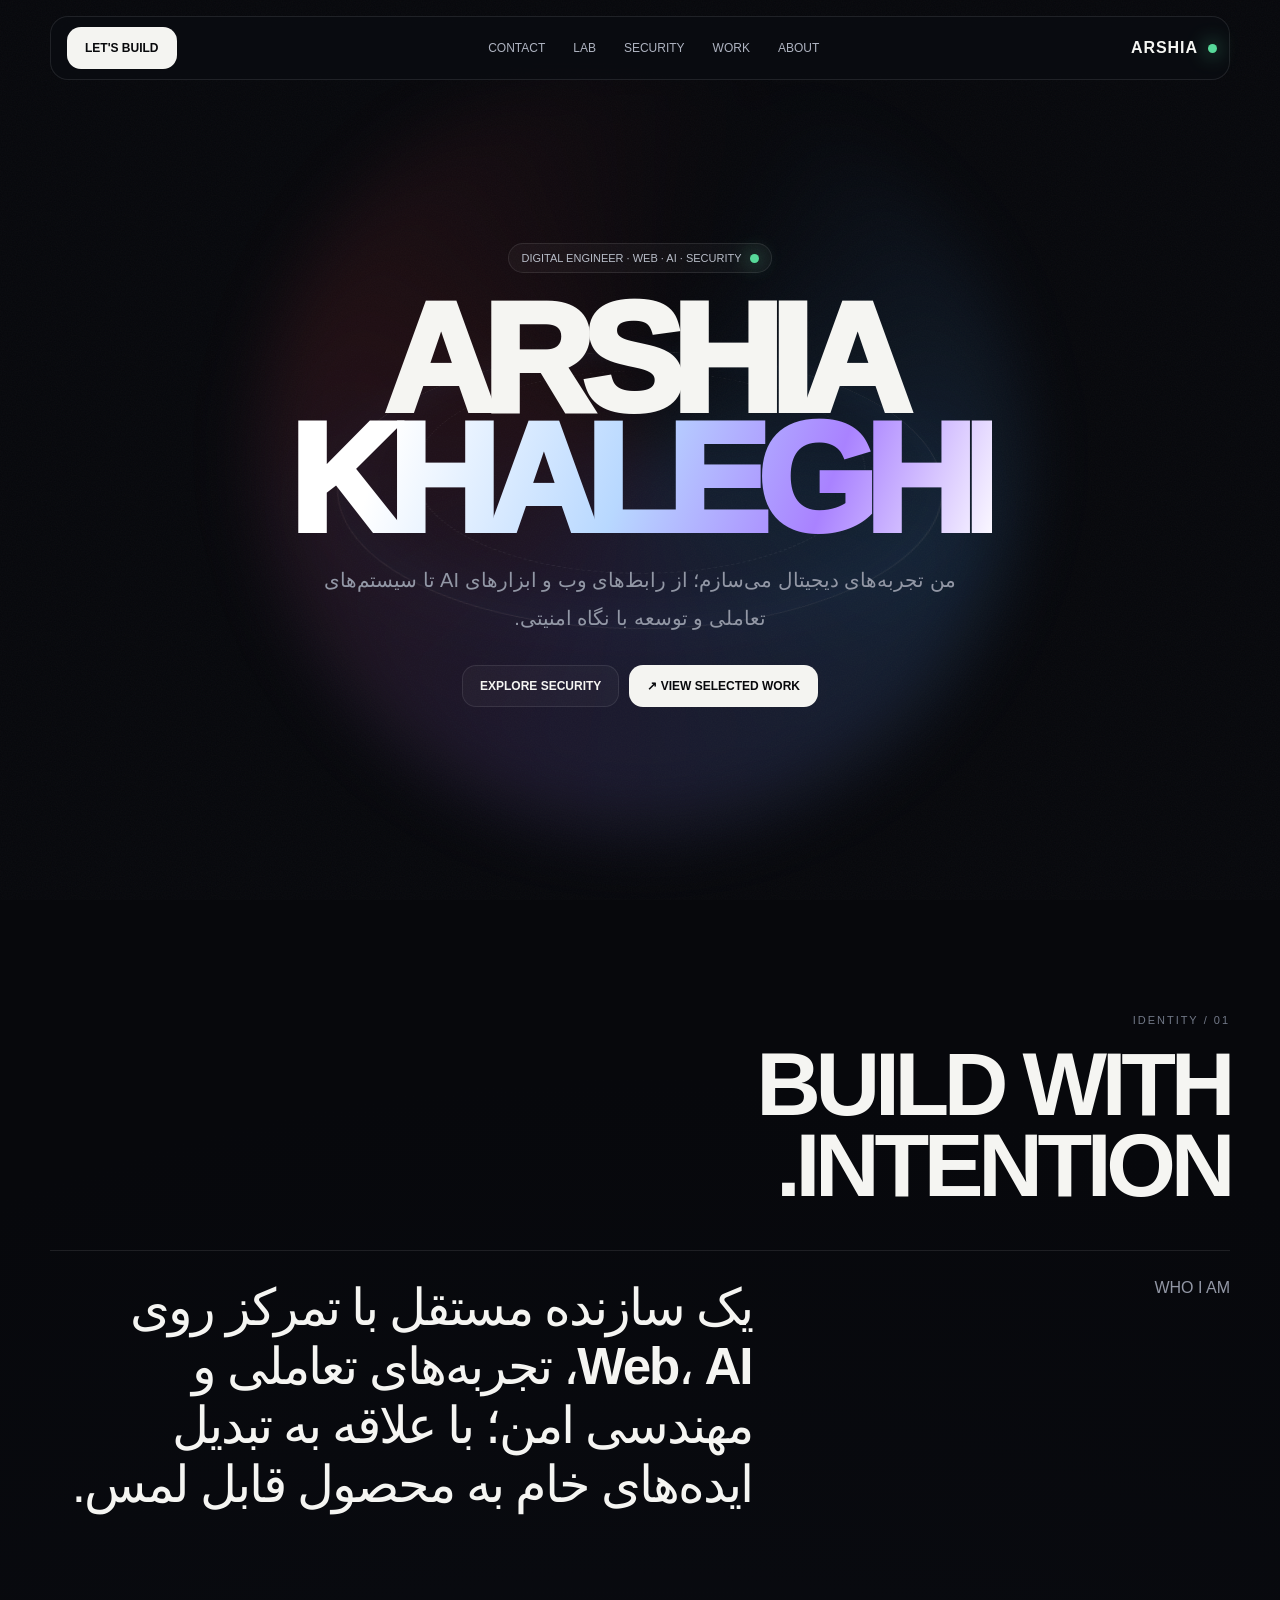
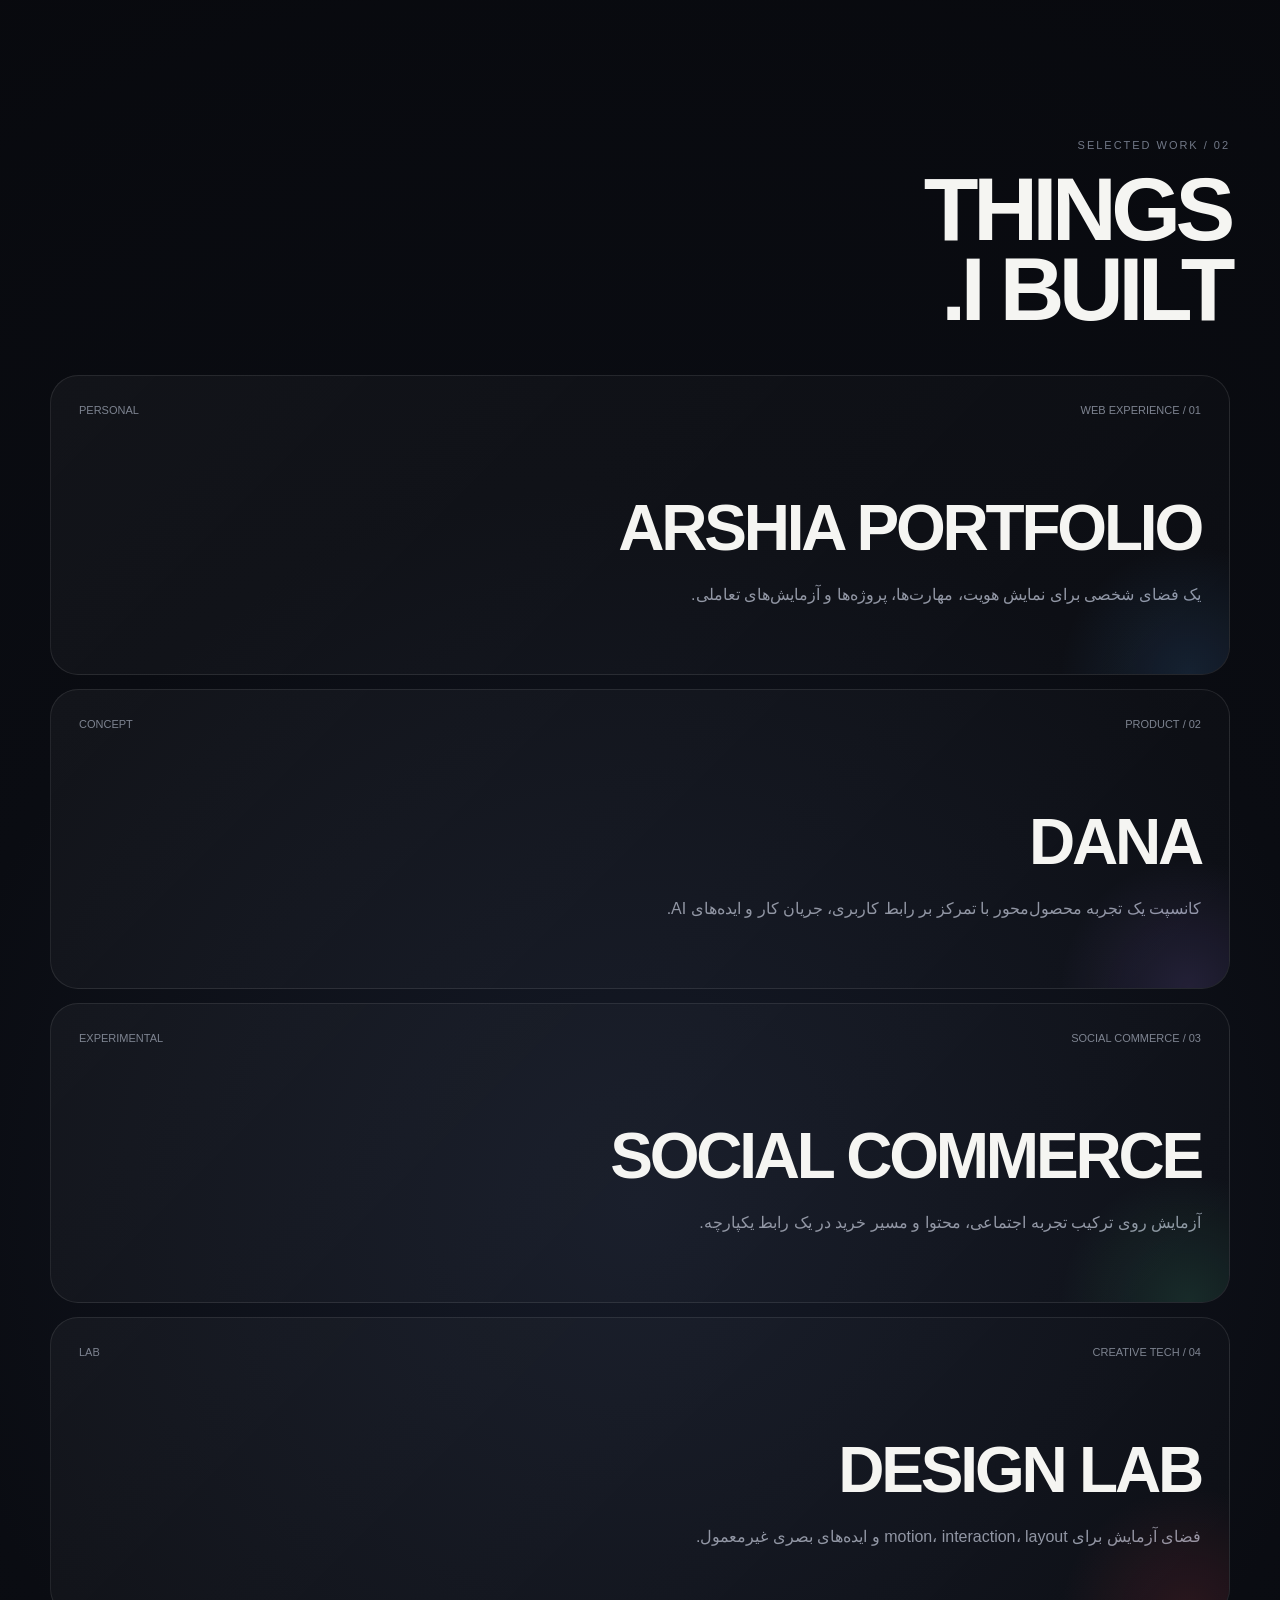
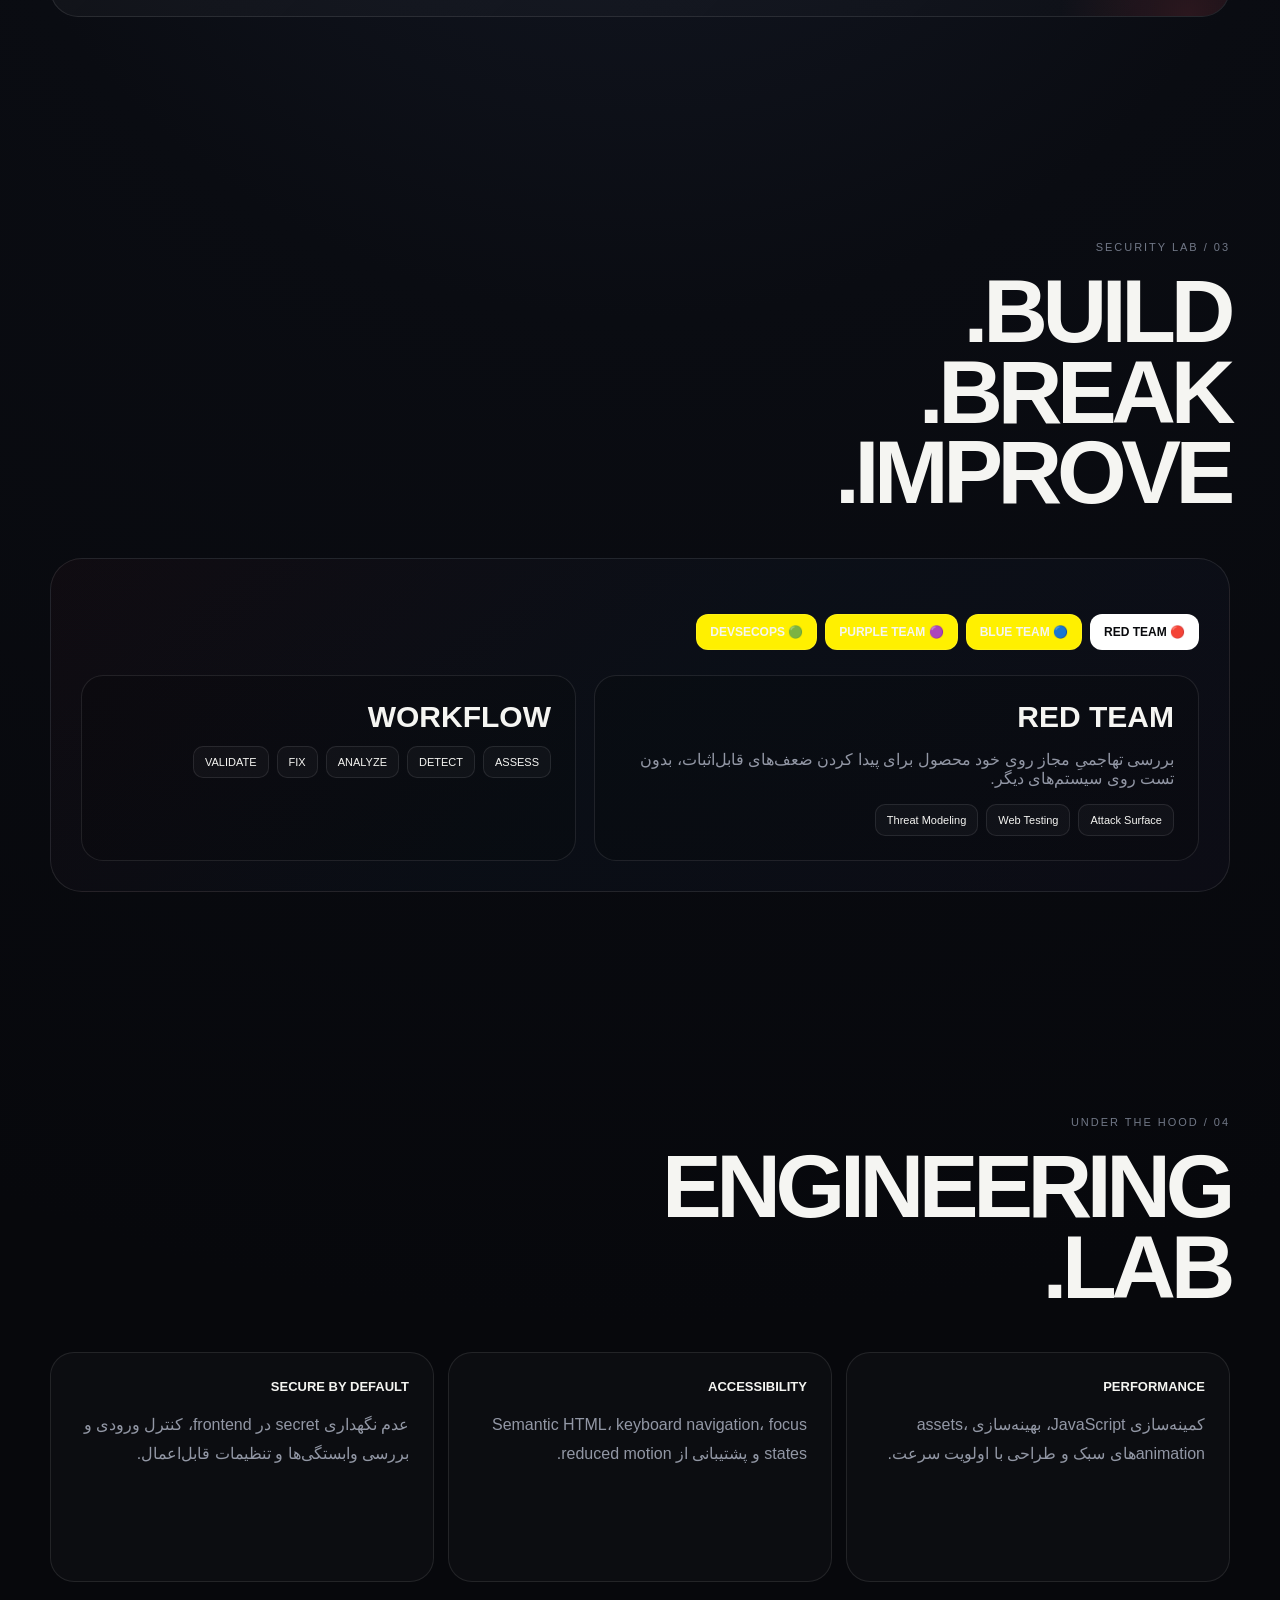
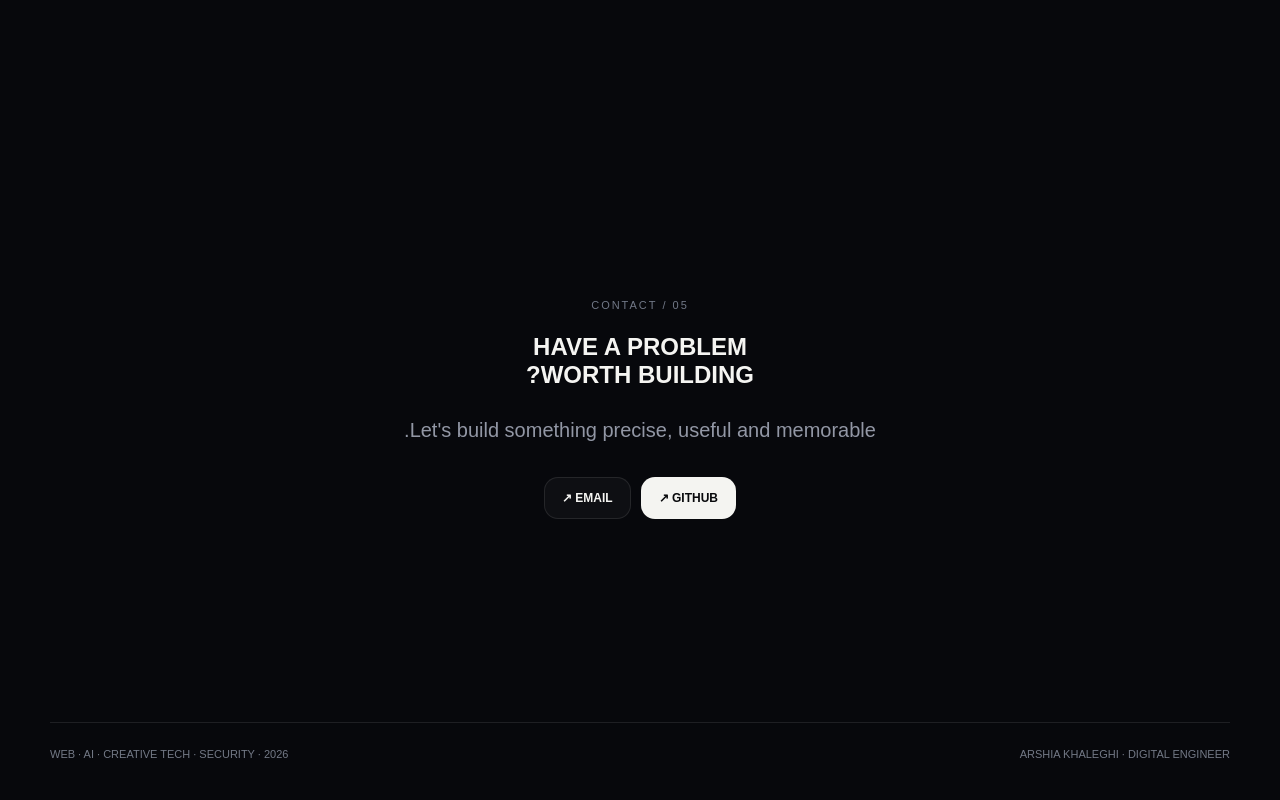
==== index.v2.html @ ef550885 "feat: add interview-grade 3D portfolio V2" ====
<!doctype html>
<html lang="fa" dir="rtl">
<head>
<meta charset="utf-8">
<meta name="viewport" content="width=device-width,initial-scale=1,viewport-fit=cover">
<meta name="description" content="Arshia Khaleghi — Digital Engineer. Web, AI, creative technology and security-minded engineering.">
<meta name="theme-color" content="#07080c">
<meta name="color-scheme" content="dark">
<meta name="referrer" content="strict-origin-when-cross-origin">
<title>ARSHIA — Digital Engineer</title>
<style>
:root{--bg:#07080c;--fg:#f5f5f2;--muted:#9297a5;--line:#ffffff18;--glass:#ffffff09;--red:#ff4d5a;--blue:#55a7ff;--purple:#a982ff;--green:#57d99a;--mx:50%;--my:50%}*{box-sizing:border-box}html{scroll-behavior:smooth}body{margin:0;background:radial-gradient(circle at var(--mx) var(--my),#151a27 0,#0a0c12 25%,var(--bg) 60%);color:var(--fg);font-family:Inter,Segoe UI,Tahoma,Arial,sans-serif;overflow-x:hidden}a{color:inherit;text-decoration:none}button{font:inherit;color:inherit}.noise{position:fixed;inset:0;pointer-events:none;opacity:.035;background-image:url("data:image/svg+xml,%3Csvg xmlns='http://www.w3.org/2000/svg' width='140' height='140' viewBox='0 0 140 140'%3E%3Cfilter id='n'%3E%3CfeTurbulence type='fractalNoise' baseFrequency='.8' numOctaves='3' stitchTiles='stitch'/%3E%3C/filter%3E%3Crect width='100%25' height='100%25' filter='url(%23n)'/%3E%3C/svg%3E")}.nav{position:fixed;z-index:20;top:16px;left:50%;transform:translateX(-50%);width:min(1180px,calc(100% - 28px));display:flex;justify-content:space-between;align-items:center;padding:10px 12px 10px 16px;border:1px solid var(--line);border-radius:18px;background:#0b0d12b8;backdrop-filter:blur(18px)}.brand{display:flex;align-items:center;gap:10px;font-weight:900;letter-spacing:.06em}.dot{width:9px;height:9px;border-radius:50%;background:var(--green);box-shadow:0 0 20px #57d99a}.navlinks{display:flex;gap:4px}.navlinks a{padding:9px 12px;color:#aeb3c0;font-size:12px}.navlinks a:hover{color:#fff;background:#fff0;border-bottom:1px solid #fff}.wrap{width:min(1180px,calc(100% - 40px));margin:auto}.hero{min-height:100vh;display:grid;place-items:center;position:relative;padding:120px 0 70px}.hero:before{content:"";position:absolute;width:min(62vw,760px);aspect-ratio:1;border-radius:50%;background:conic-gradient(from 20deg,#55a7ff00,#55a7ff28,#a982ff22,#ff4d5a1a,#55a7ff00);filter:blur(35px);animation:spin 18s linear infinite}.orb{position:absolute;width:min(54vw,580px);aspect-ratio:1;border:1px solid #ffffff18;border-radius:50%;transform:perspective(900px) rotateX(64deg) rotateZ(18deg);box-shadow:inset 0 0 80px #55a7ff10,0 0 100px #55a7ff0b;animation:float 8s ease-in-out infinite}.orb:after{content:"";position:absolute;inset:12%;border:1px dashed #ffffff12;border-radius:50%}.heroContent{position:relative;text-align:center;max-width:900px}.eyebrow{display:inline-flex;gap:8px;align-items:center;padding:8px 12px;border:1px solid var(--line);border-radius:999px;background:var(--glass);font-size:11px;color:#b8bdc8}.hero h1{font-size:clamp(64px,12vw,170px);line-height:.78;margin:28px 0 20px;letter-spacing:-.08em;font-weight:950}.gradient{background:linear-gradient(110deg,#fff 15%,#b8d8ff 48%,#a982ff 75%,#fff);-webkit-background-clip:text;background-clip:text;color:transparent}.lead{max-width:650px;margin:auto;color:var(--muted);font-size:clamp(15px,2vw,20px);line-height:1.9}.actions{display:flex;justify-content:center;gap:10px;flex-wrap:wrap;margin-top:28px}.btn{display:inline-flex;align-items:center;gap:9px;padding:13px 17px;border:1px solid var(--line);border-radius:14px;background:#ffffff08;font-weight:800;font-size:12px;transition:.25s transform,.25s background}.btn:hover{transform:translateY(-3px);background:#ffffff12}.primary{background:#f4f4f1;color:#08090c}.section{padding:110px 0}.kicker{font-size:11px;letter-spacing:.18em;color:#717887;text-transform:uppercase}.section h2{font-size:clamp(42px,7vw,90px);line-height:.9;letter-spacing:-.06em;margin:16px 0 45px}.manifesto{display:grid;grid-template-columns:1fr 1.6fr;gap:40px;border-top:1px solid var(--line);padding-top:28px}.manifesto p{font-size:clamp(24px,4vw,54px);line-height:1.15;margin:0;letter-spacing:-.04em}.muted{color:var(--muted)}.work{display:grid;gap:14px}.project{position:relative;min-height:300px;padding:28px;border:1px solid var(--line);border-radius:28px;background:linear-gradient(135deg,#ffffff0a,#ffffff03);overflow:hidden;transition:.35s transform,.35s border-color}.project:hover{transform:translateY(-6px);border-color:#ffffff35}.project:after{content:"";position:absolute;width:280px;height:280px;border-radius:50%;right:-100px;bottom:-140px;background:radial-gradient(circle,#55a7ff20,transparent 65%);pointer-events:none}.project:nth-child(2):after{background:radial-gradient(circle,#a982ff22,transparent 65%)}.project:nth-child(3):after{background:radial-gradient(circle,#57d99a20,transparent 65%)}.project:nth-child(4):after{background:radial-gradient(circle,#ff4d5a20,transparent 65%)}.pmeta{display:flex;justify-content:space-between;color:#7e8491;font-size:11px}.project h3{font-size:clamp(34px,5vw,68px);margin:75px 0 12px;letter-spacing:-.05em}.project p{max-width:560px;color:var(--muted);line-height:1.8}.security{border:1px solid var(--line);border-radius:32px;padding:30px;background:linear-gradient(140deg,#ff4d5a08,#55a7ff08,#a982ff08);position:relative;overflow:hidden}.modes{display:flex;gap:8px;flex-wrap:wrap;margin:25px 0}.mode{border:1px solid var(--line);background:#fff000;padding:10px 13px;border-radius:12px;cursor:pointer;font-weight:800;font-size:12px}.mode.active{background:#fff;color:#08090c}.securityGrid{display:grid;grid-template-columns:1.1fr .9fr;gap:18px}.panel{border:1px solid var(--line);border-radius:22px;padding:24px;background:#00000025}.panel h3{font-size:30px;margin:0 0 12px}.pipeline{display:flex;flex-wrap:wrap;gap:8px}.chip{padding:9px 11px;border-radius:10px;background:#ffffff08;border:1px solid var(--line);font-size:11px}.lab{display:grid;grid-template-columns:repeat(3,1fr);gap:14px}.labCard{min-height:230px;padding:24px;border:1px solid var(--line);border-radius:24px;background:#ffffff06}.labCard b{font-size:13px}.labCard p{color:var(--muted);line-height:1.8}.contact{min-height:70vh;display:grid;place-items:center;text-align:center}.contact h2{margin-bottom:22px}.footer{padding:25px 0 40px;border-top:1px solid var(--line);display:flex;justify-content:space-between;color:#737986;font-size:11px}.reveal{opacity:0;transform:translateY(25px);transition:opacity .8s ease,transform .8s ease}.reveal.show{opacity:1;transform:none}@keyframes spin{to{transform:rotate(360deg)}}@keyframes float{50%{transform:perspective(900px) rotateX(64deg) rotateZ(24deg) translateY(-12px)}}@media(max-width:760px){.navlinks{display:none}.wrap{width:min(100% - 24px,1180px)}.hero{padding-top:110px}.orb{width:90vw}.hero h1{font-size:clamp(58px,20vw,110px)}.section{padding:80px 0}.manifesto,.securityGrid{grid-template-columns:1fr}.lab{grid-template-columns:1fr}.project{min-height:260px}.project h3{margin-top:60px}.footer{display:block;line-height:2}}@media(prefers-reduced-motion:reduce){*,*:before,*:after{scroll-behavior:auto!important;animation:none!important;transition:none!important}}
</style>
</head>
<body>
<div class="noise" aria-hidden="true"></div>
<nav class="nav" aria-label="Main navigation"><a class="brand" href="#top"><span class="dot"></span> ARSHIA</a><div class="navlinks"><a href="#about">ABOUT</a><a href="#work">WORK</a><a href="#security">SECURITY</a><a href="#lab">LAB</a><a href="#contact">CONTACT</a></div><a class="btn primary" href="#contact">LET'S BUILD</a></nav>
<main id="top">
<section class="hero"><div class="orb" aria-hidden="true"></div><div class="heroContent reveal"><span class="eyebrow"><span class="dot"></span> DIGITAL ENGINEER · WEB · AI · SECURITY</span><h1>ARSHIA<br><span class="gradient">KHALEGHI</span></h1><p class="lead">من تجربه‌های دیجیتال می‌سازم؛ از رابط‌های وب و ابزارهای AI تا سیستم‌های تعاملی و توسعه با نگاه امنیتی.</p><div class="actions"><a class="btn primary" href="#work">VIEW SELECTED WORK ↗</a><a class="btn" href="#security">EXPLORE SECURITY</a></div></div></section>
<section class="section" id="about"><div class="wrap"><span class="kicker">01 / IDENTITY</span><h2>BUILD WITH<br>INTENTION.</h2><div class="manifesto"><span class="muted">WHO I AM</span><p>یک سازنده مستقل با تمرکز روی <b>Web</b>، <b>AI</b>، تجربه‌های تعاملی و مهندسی امن؛ با علاقه به تبدیل ایده‌های خام به محصول قابل لمس.</p></div></div></section>
<section class="section" id="work"><div class="wrap"><span class="kicker">02 / SELECTED WORK</span><h2>THINGS<br>I BUILT.</h2><div class="work"><article class="project reveal"><div class="pmeta"><span>01 / WEB EXPERIENCE</span><span>PERSONAL</span></div><h3>ARSHIA PORTFOLIO</h3><p>یک فضای شخصی برای نمایش هویت، مهارت‌ها، پروژه‌ها و آزمایش‌های تعاملی.</p></article><article class="project reveal"><div class="pmeta"><span>02 / PRODUCT</span><span>CONCEPT</span></div><h3>DANA</h3><p>کانسپت یک تجربه محصول‌محور با تمرکز بر رابط کاربری، جریان کار و ایده‌های AI.</p></article><article class="project reveal"><div class="pmeta"><span>03 / SOCIAL COMMERCE</span><span>EXPERIMENTAL</span></div><h3>SOCIAL COMMERCE</h3><p>آزمایش روی ترکیب تجربه اجتماعی، محتوا و مسیر خرید در یک رابط یکپارچه.</p></article><article class="project reveal"><div class="pmeta"><span>04 / CREATIVE TECH</span><span>LAB</span></div><h3>DESIGN LAB</h3><p>فضای آزمایش برای motion، interaction، layout و ایده‌های بصری غیرمعمول.</p></article></div></div></section>
<section class="section" id="security"><div class="wrap"><span class="kicker">03 / SECURITY LAB</span><h2>BUILD.<br>BREAK.<br>IMPROVE.</h2><div class="security reveal"><div class="modes" role="tablist" aria-label="Security modes"><button class="mode active" data-mode="red">🔴 RED TEAM</button><button class="mode" data-mode="blue">🔵 BLUE TEAM</button><button class="mode" data-mode="purple">🟣 PURPLE TEAM</button><button class="mode" data-mode="green">🟢 DEVSECOPS</button></div><div class="securityGrid"><div class="panel"><h3 id="modeTitle">RED TEAM</h3><p class="muted" id="modeDesc">بررسی تهاجمیِ مجاز روی خود محصول برای پیدا کردن ضعف‌های قابل‌اثبات، بدون تست روی سیستم‌های دیگر.</p><div class="pipeline" id="modeChips"><span class="chip">Attack Surface</span><span class="chip">Web Testing</span><span class="chip">Threat Modeling</span></div></div><div class="panel"><h3>WORKFLOW</h3><div class="pipeline"><span class="chip">ASSESS</span><span class="chip">DETECT</span><span class="chip">ANALYZE</span><span class="chip">FIX</span><span class="chip">VALIDATE</span></div></div></div></div></div></section>
<section class="section" id="lab"><div class="wrap"><span class="kicker">04 / UNDER THE HOOD</span><h2>ENGINEERING<br>LAB.</h2><div class="lab"><article class="labCard reveal"><b>PERFORMANCE</b><p>کمینه‌سازی JavaScript، بهینه‌سازی assets، animationهای سبک و طراحی با اولویت سرعت.</p></article><article class="labCard reveal"><b>ACCESSIBILITY</b><p>Semantic HTML، keyboard navigation، focus states و پشتیبانی از reduced motion.</p></article><article class="labCard reveal"><b>SECURE BY DEFAULT</b><p>عدم نگهداری secret در frontend، کنترل ورودی و بررسی وابستگی‌ها و تنظیمات قابل‌اعمال.</p></article></div></div></section>
<section class="contact" id="contact"><div class="wrap reveal"><span class="kicker">05 / CONTACT</span><h2>HAVE A PROBLEM<br>WORTH BUILDING?</h2><p class="lead">Let's build something precise, useful and memorable.</p><div class="actions"><a class="btn primary" href="https://github.com/ArshiaKh2">GITHUB ↗</a><a class="btn" href="mailto:hello@example.com">EMAIL ↗</a></div></div></section>
</main>
<footer class="wrap footer"><span>ARSHIA KHALEGHI · DIGITAL ENGINEER</span><span>WEB · AI · CREATIVE TECH · SECURITY · 2026</span></footer>
<script>
(()=>{'use strict';
const $=s=>document.querySelector(s), $$=s=>document.querySelectorAll(s);
addEventListener('pointermove',e=>{document.documentElement.style.setProperty('--mx',`${e.clientX}px`);document.documentElement.style.setProperty('--my',`${e.clientY}px`)},{passive:true});
const io=new IntersectionObserver(es=>es.forEach(e=>e.isIntersecting&&e.target.classList.add('show')),{threshold:.12});$$('.reveal').forEach(e=>io.observe(e));
const modes={red:['RED TEAM','بررسی تهاجمیِ مجاز روی خود محصول برای پیدا کردن ضعف‌های قابل‌اثبات، بدون تست روی سیستم‌های دیگر.',['Attack Surface','Web Testing','Threat Modeling']],blue:['BLUE TEAM','تمرکز بر دفاع، سخت‌سازی، تشخیص و واکنش به رخدادها در خود محصول.',['Hardening','Detection','Monitoring']],purple:['PURPLE TEAM','وصل کردن یافته‌های تهاجمی به کنترل‌های دفاعی: حمله، تشخیص، اصلاح و اعتبارسنجی.',['Attack → Detect','Detection Engineering','Validation']],green:['DEVSECOPS','امنیت را از مرحله کدنویسی تا تست و استقرار وارد چرخه توسعه می‌کند.',['Secure Code','Dependency Scan','CI/CD']]};
$$('.mode').forEach(b=>b.addEventListener('click',()=>{ $$('.mode').forEach(x=>x.classList.remove('active'));b.classList.add('active');const m=modes[b.dataset.mode];$('#modeTitle').textContent=m[0];$('#modeDesc').textContent=m[1];$('#modeChips').innerHTML=m[2].map(x=>`<span class="chip">${x}</span>`).join('');}));
})();
</script>
</body></html>
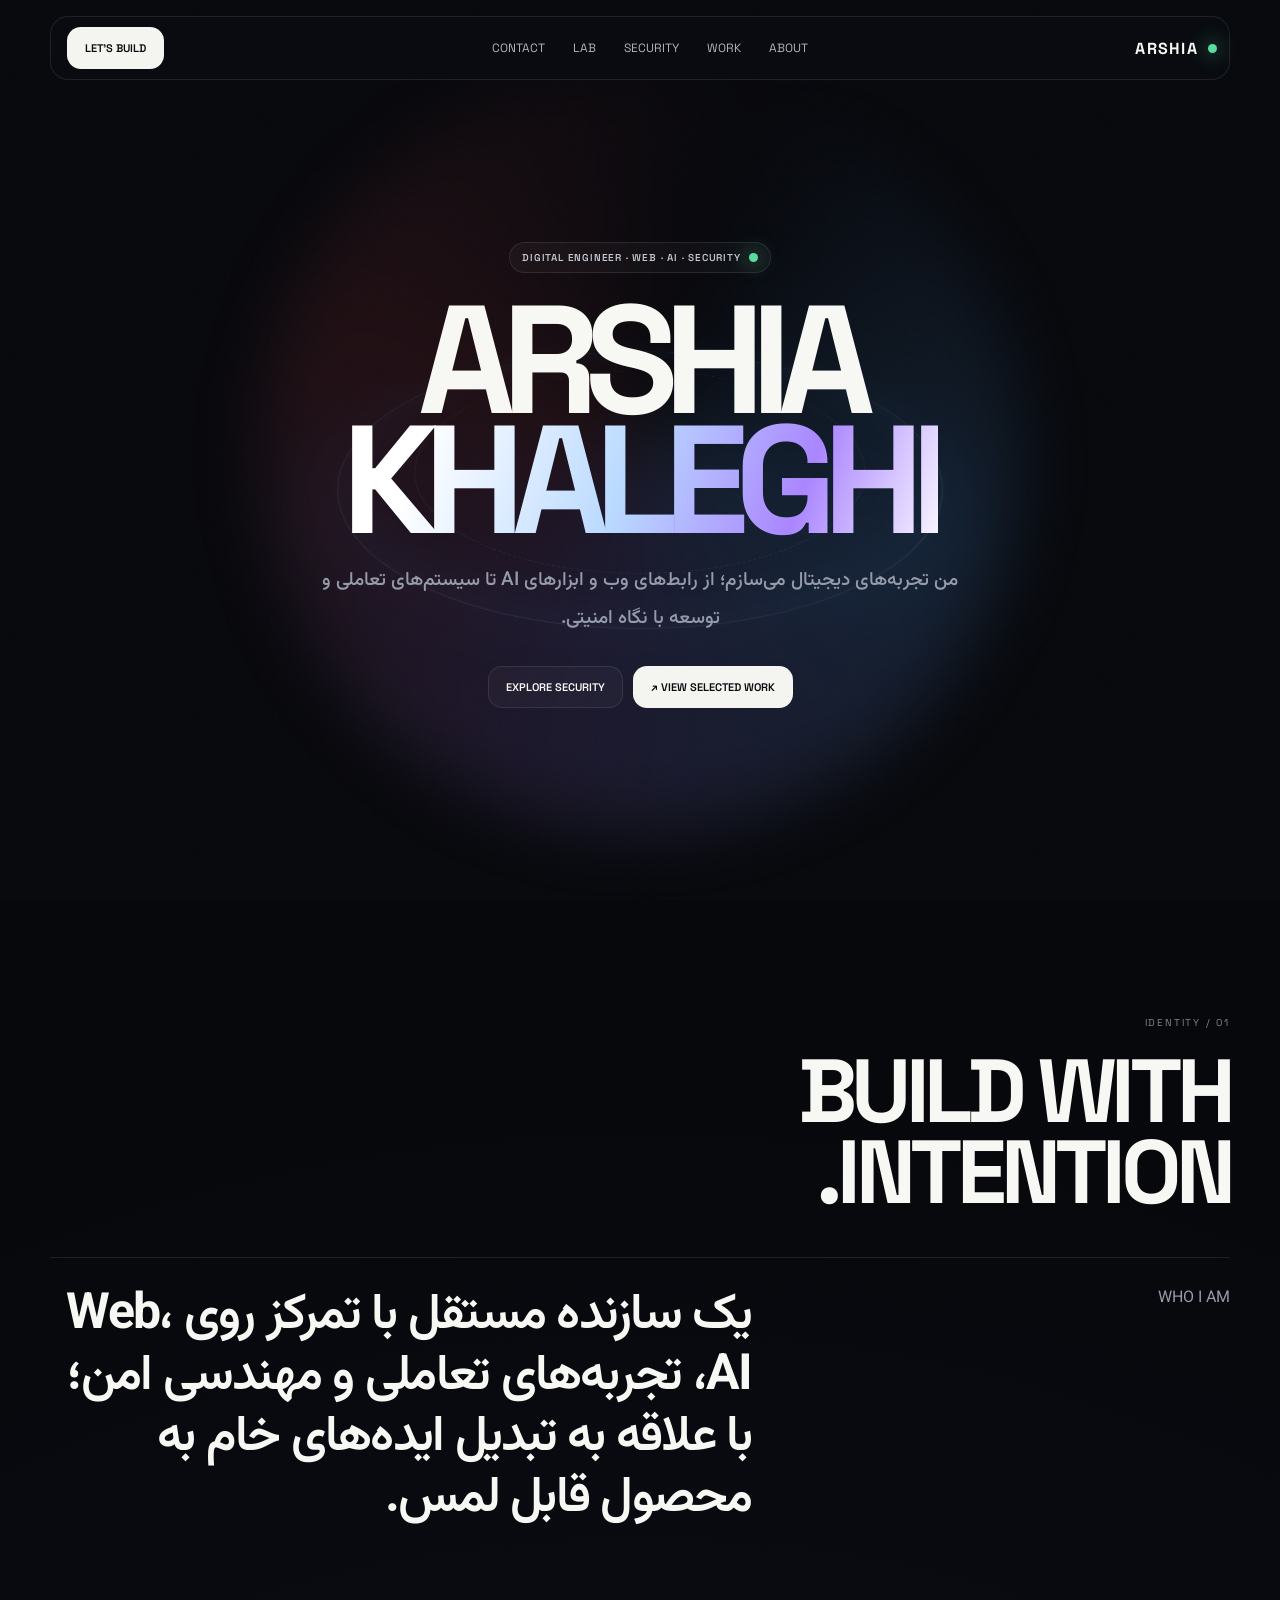
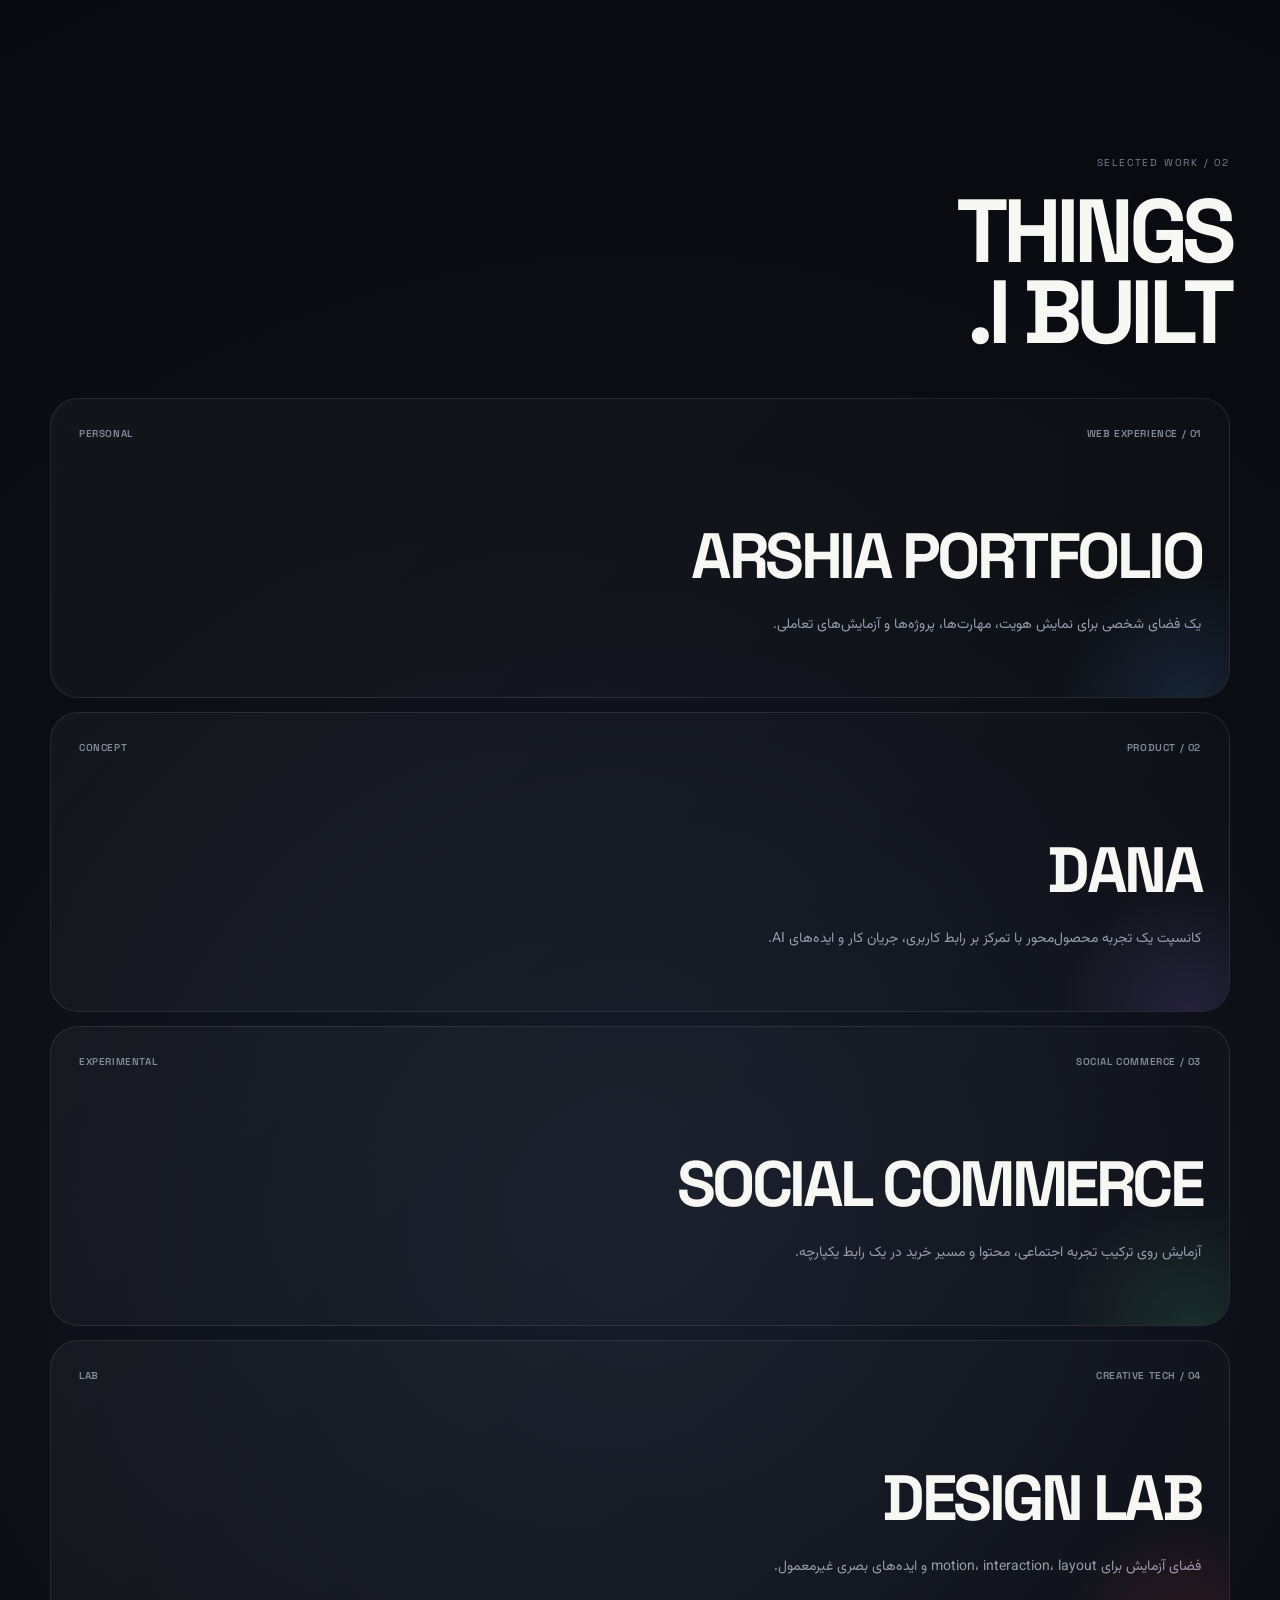
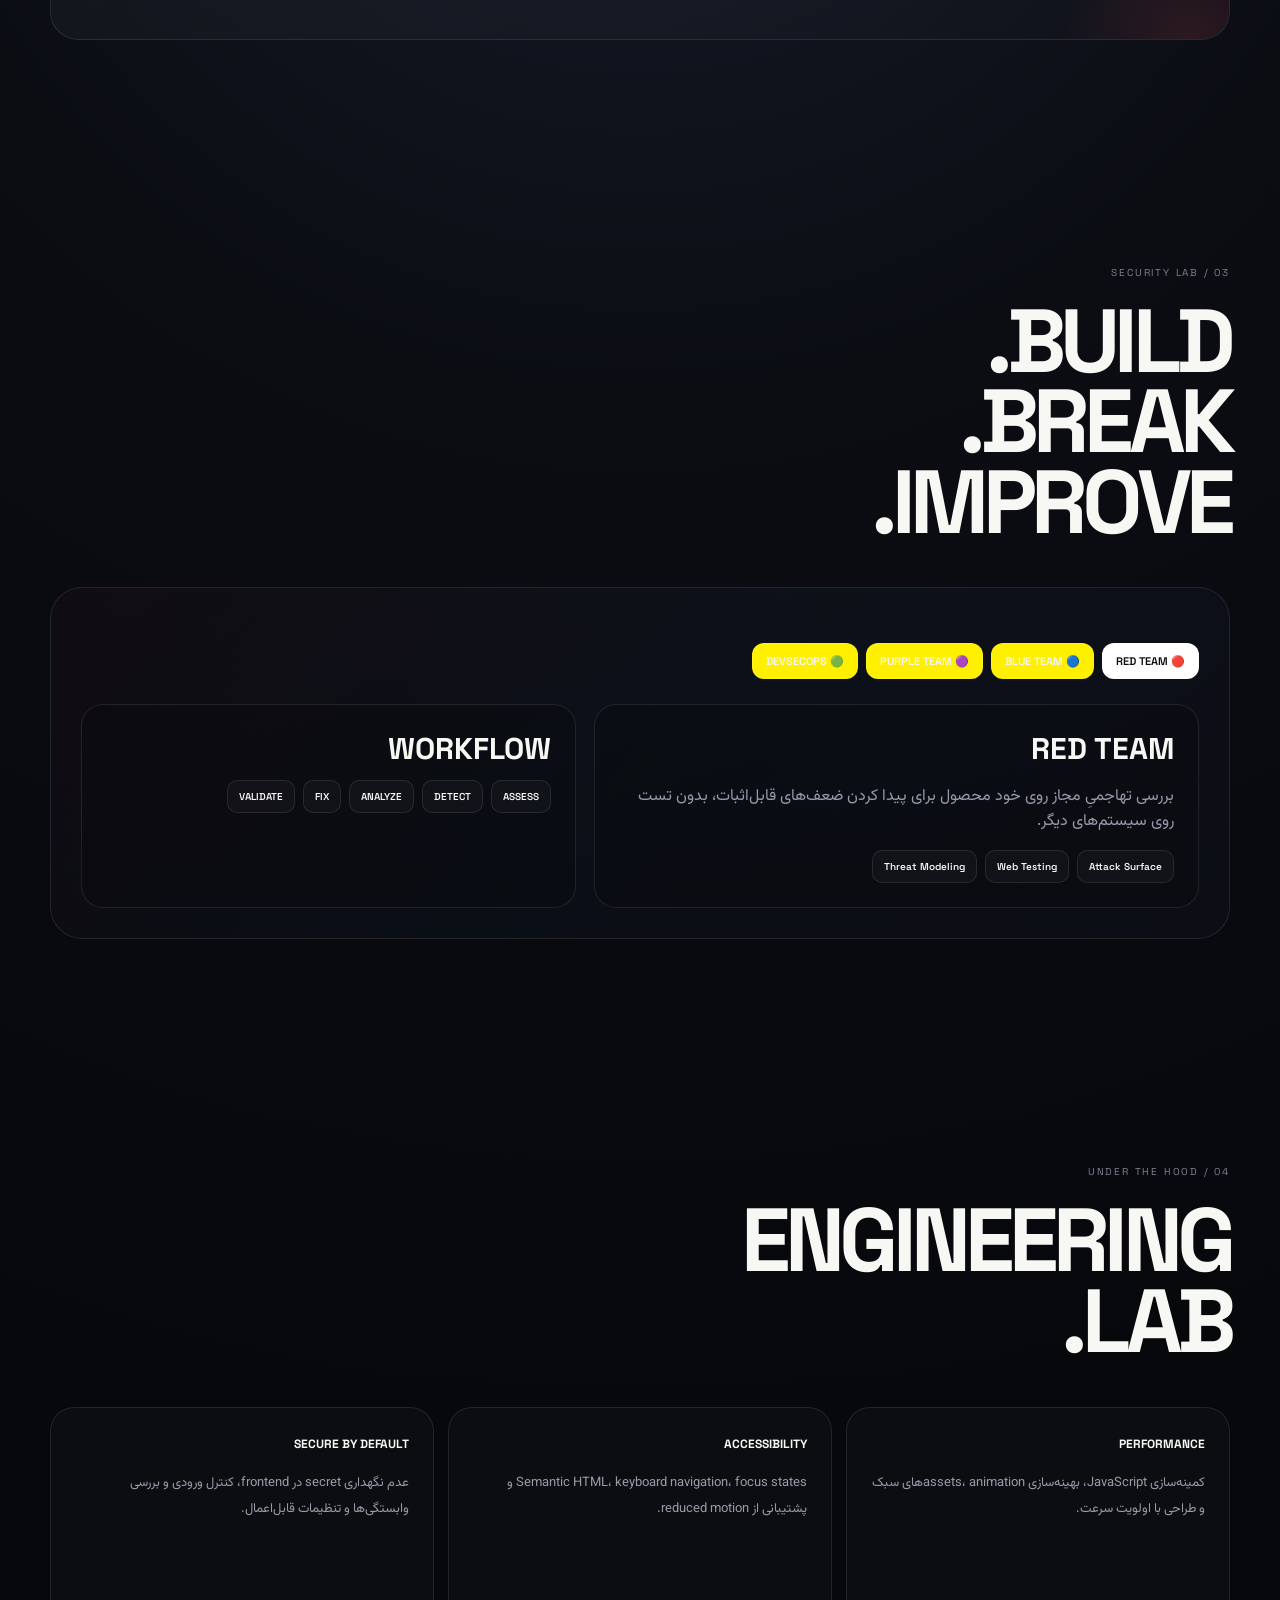
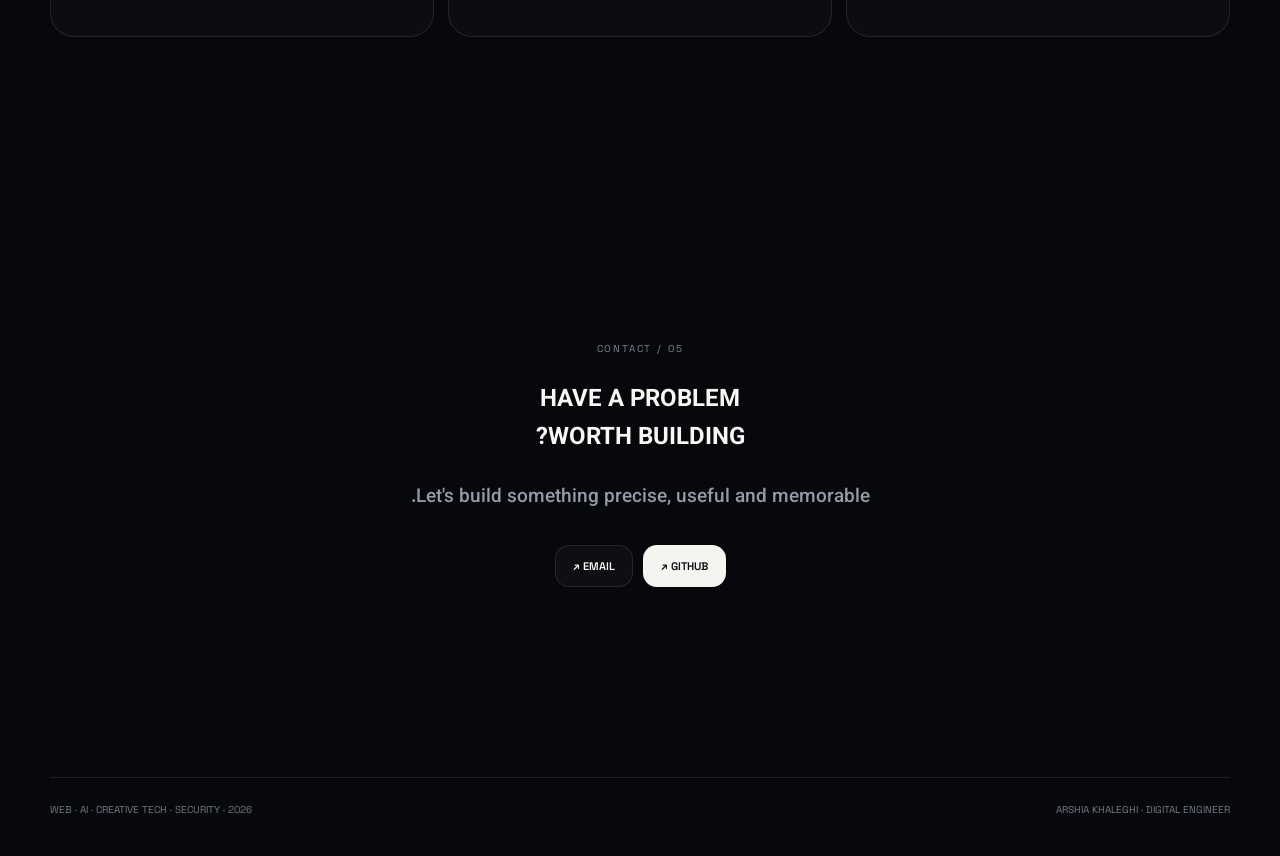
==== commit 13bca1ec: "stage 2: premium typography and type system polish" ====
--- a/index.v2.html
+++ b/index.v2.html
@@ -1,15 +1,13 @@
 <!doctype html>
 <html lang="fa" dir="rtl">
 <head>
-<meta charset="utf-8">
-<meta name="viewport" content="width=device-width,initial-scale=1,viewport-fit=cover">
-<meta name="description" content="Arshia Khaleghi — Digital Engineer. Web, AI, creative technology and security-minded engineering.">
-<meta name="theme-color" content="#07080c">
-<meta name="color-scheme" content="dark">
-<meta name="referrer" content="strict-origin-when-cross-origin">
+<meta charset="utf-8"><meta name="viewport" content="width=device-width,initial-scale=1,viewport-fit=cover">
+<meta name="description" content="Arshia Khaleghi — Digital Engineer. Web, AI, creative technology and security-minded engineering."><meta name="theme-color" content="#07080c"><meta name="color-scheme" content="dark"><meta name="referrer" content="strict-origin-when-cross-origin">
 <title>ARSHIA — Digital Engineer</title>
+<link rel="preconnect" href="https://fonts.googleapis.com"><link rel="preconnect" href="https://fonts.gstatic.com" crossorigin>
+<link href="https://fonts.googleapis.com/css2?family=Space+Grotesk:wght@500;600;700&family=Vazirmatn:wght@400;500;600;700;800;900&display=swap" rel="stylesheet">
 <style>
-:root{--bg:#07080c;--fg:#f5f5f2;--muted:#9297a5;--line:#ffffff18;--glass:#ffffff09;--red:#ff4d5a;--blue:#55a7ff;--purple:#a982ff;--green:#57d99a;--mx:50%;--my:50%}*{box-sizing:border-box}html{scroll-behavior:smooth}body{margin:0;background:radial-gradient(circle at var(--mx) var(--my),#151a27 0,#0a0c12 25%,var(--bg) 60%);color:var(--fg);font-family:Inter,Segoe UI,Tahoma,Arial,sans-serif;overflow-x:hidden}a{color:inherit;text-decoration:none}button{font:inherit;color:inherit}.noise{position:fixed;inset:0;pointer-events:none;opacity:.035;background-image:url("data:image/svg+xml,%3Csvg xmlns='http://www.w3.org/2000/svg' width='140' height='140' viewBox='0 0 140 140'%3E%3Cfilter id='n'%3E%3CfeTurbulence type='fractalNoise' baseFrequency='.8' numOctaves='3' stitchTiles='stitch'/%3E%3C/filter%3E%3Crect width='100%25' height='100%25' filter='url(%23n)'/%3E%3C/svg%3E")}.nav{position:fixed;z-index:20;top:16px;left:50%;transform:translateX(-50%);width:min(1180px,calc(100% - 28px));display:flex;justify-content:space-between;align-items:center;padding:10px 12px 10px 16px;border:1px solid var(--line);border-radius:18px;background:#0b0d12b8;backdrop-filter:blur(18px)}.brand{display:flex;align-items:center;gap:10px;font-weight:900;letter-spacing:.06em}.dot{width:9px;height:9px;border-radius:50%;background:var(--green);box-shadow:0 0 20px #57d99a}.navlinks{display:flex;gap:4px}.navlinks a{padding:9px 12px;color:#aeb3c0;font-size:12px}.navlinks a:hover{color:#fff;background:#fff0;border-bottom:1px solid #fff}.wrap{width:min(1180px,calc(100% - 40px));margin:auto}.hero{min-height:100vh;display:grid;place-items:center;position:relative;padding:120px 0 70px}.hero:before{content:"";position:absolute;width:min(62vw,760px);aspect-ratio:1;border-radius:50%;background:conic-gradient(from 20deg,#55a7ff00,#55a7ff28,#a982ff22,#ff4d5a1a,#55a7ff00);filter:blur(35px);animation:spin 18s linear infinite}.orb{position:absolute;width:min(54vw,580px);aspect-ratio:1;border:1px solid #ffffff18;border-radius:50%;transform:perspective(900px) rotateX(64deg) rotateZ(18deg);box-shadow:inset 0 0 80px #55a7ff10,0 0 100px #55a7ff0b;animation:float 8s ease-in-out infinite}.orb:after{content:"";position:absolute;inset:12%;border:1px dashed #ffffff12;border-radius:50%}.heroContent{position:relative;text-align:center;max-width:900px}.eyebrow{display:inline-flex;gap:8px;align-items:center;padding:8px 12px;border:1px solid var(--line);border-radius:999px;background:var(--glass);font-size:11px;color:#b8bdc8}.hero h1{font-size:clamp(64px,12vw,170px);line-height:.78;margin:28px 0 20px;letter-spacing:-.08em;font-weight:950}.gradient{background:linear-gradient(110deg,#fff 15%,#b8d8ff 48%,#a982ff 75%,#fff);-webkit-background-clip:text;background-clip:text;color:transparent}.lead{max-width:650px;margin:auto;color:var(--muted);font-size:clamp(15px,2vw,20px);line-height:1.9}.actions{display:flex;justify-content:center;gap:10px;flex-wrap:wrap;margin-top:28px}.btn{display:inline-flex;align-items:center;gap:9px;padding:13px 17px;border:1px solid var(--line);border-radius:14px;background:#ffffff08;font-weight:800;font-size:12px;transition:.25s transform,.25s background}.btn:hover{transform:translateY(-3px);background:#ffffff12}.primary{background:#f4f4f1;color:#08090c}.section{padding:110px 0}.kicker{font-size:11px;letter-spacing:.18em;color:#717887;text-transform:uppercase}.section h2{font-size:clamp(42px,7vw,90px);line-height:.9;letter-spacing:-.06em;margin:16px 0 45px}.manifesto{display:grid;grid-template-columns:1fr 1.6fr;gap:40px;border-top:1px solid var(--line);padding-top:28px}.manifesto p{font-size:clamp(24px,4vw,54px);line-height:1.15;margin:0;letter-spacing:-.04em}.muted{color:var(--muted)}.work{display:grid;gap:14px}.project{position:relative;min-height:300px;padding:28px;border:1px solid var(--line);border-radius:28px;background:linear-gradient(135deg,#ffffff0a,#ffffff03);overflow:hidden;transition:.35s transform,.35s border-color}.project:hover{transform:translateY(-6px);border-color:#ffffff35}.project:after{content:"";position:absolute;width:280px;height:280px;border-radius:50%;right:-100px;bottom:-140px;background:radial-gradient(circle,#55a7ff20,transparent 65%);pointer-events:none}.project:nth-child(2):after{background:radial-gradient(circle,#a982ff22,transparent 65%)}.project:nth-child(3):after{background:radial-gradient(circle,#57d99a20,transparent 65%)}.project:nth-child(4):after{background:radial-gradient(circle,#ff4d5a20,transparent 65%)}.pmeta{display:flex;justify-content:space-between;color:#7e8491;font-size:11px}.project h3{font-size:clamp(34px,5vw,68px);margin:75px 0 12px;letter-spacing:-.05em}.project p{max-width:560px;color:var(--muted);line-height:1.8}.security{border:1px solid var(--line);border-radius:32px;padding:30px;background:linear-gradient(140deg,#ff4d5a08,#55a7ff08,#a982ff08);position:relative;overflow:hidden}.modes{display:flex;gap:8px;flex-wrap:wrap;margin:25px 0}.mode{border:1px solid var(--line);background:#fff000;padding:10px 13px;border-radius:12px;cursor:pointer;font-weight:800;font-size:12px}.mode.active{background:#fff;color:#08090c}.securityGrid{display:grid;grid-template-columns:1.1fr .9fr;gap:18px}.panel{border:1px solid var(--line);border-radius:22px;padding:24px;background:#00000025}.panel h3{font-size:30px;margin:0 0 12px}.pipeline{display:flex;flex-wrap:wrap;gap:8px}.chip{padding:9px 11px;border-radius:10px;background:#ffffff08;border:1px solid var(--line);font-size:11px}.lab{display:grid;grid-template-columns:repeat(3,1fr);gap:14px}.labCard{min-height:230px;padding:24px;border:1px solid var(--line);border-radius:24px;background:#ffffff06}.labCard b{font-size:13px}.labCard p{color:var(--muted);line-height:1.8}.contact{min-height:70vh;display:grid;place-items:center;text-align:center}.contact h2{margin-bottom:22px}.footer{padding:25px 0 40px;border-top:1px solid var(--line);display:flex;justify-content:space-between;color:#737986;font-size:11px}.reveal{opacity:0;transform:translateY(25px);transition:opacity .8s ease,transform .8s ease}.reveal.show{opacity:1;transform:none}@keyframes spin{to{transform:rotate(360deg)}}@keyframes float{50%{transform:perspective(900px) rotateX(64deg) rotateZ(24deg) translateY(-12px)}}@media(max-width:760px){.navlinks{display:none}.wrap{width:min(100% - 24px,1180px)}.hero{padding-top:110px}.orb{width:90vw}.hero h1{font-size:clamp(58px,20vw,110px)}.section{padding:80px 0}.manifesto,.securityGrid{grid-template-columns:1fr}.lab{grid-template-columns:1fr}.project{min-height:260px}.project h3{margin-top:60px}.footer{display:block;line-height:2}}@media(prefers-reduced-motion:reduce){*,*:before,*:after{scroll-behavior:auto!important;animation:none!important;transition:none!important}}
+:root{--bg:#07080c;--fg:#f7f7f3;--muted:#969baa;--line:#ffffff18;--glass:#ffffff08;--red:#ff5260;--blue:#5eafff;--purple:#aa86ff;--green:#59dca0;--mx:50%;--my:50%}*{box-sizing:border-box}html{scroll-behavior:smooth}body{margin:0;background:radial-gradient(circle at var(--mx) var(--my),#171c2a 0,#0b0d13 27%,var(--bg) 62%);color:var(--fg);font-family:Vazirmatn,Segoe UI,Tahoma,Arial,sans-serif;overflow-x:hidden;-webkit-font-smoothing:antialiased;text-rendering:optimizeLegibility}a{color:inherit;text-decoration:none}button{font:inherit;color:inherit}.noise{position:fixed;inset:0;pointer-events:none;opacity:.028;background-image:url("data:image/svg+xml,%3Csvg xmlns='http://www.w3.org/2000/svg' width='140' height='140' viewBox='0 0 140 140'%3E%3Cfilter id='n'%3E%3CfeTurbulence type='fractalNoise' baseFrequency='.8' numOctaves='3' stitchTiles='stitch'/%3E%3C/filter%3E%3Crect width='100%25' height='100%25' filter='url(%23n)'/%3E%3C/svg%3E")}.nav{position:fixed;z-index:20;top:16px;left:50%;transform:translateX(-50%);width:min(1180px,calc(100% - 28px));display:flex;justify-content:space-between;align-items:center;padding:10px 12px 10px 16px;border:1px solid var(--line);border-radius:18px;background:#0b0d12b8;backdrop-filter:blur(18px)}.brand,.navlinks,.btn,.kicker,.eyebrow,.pmeta,.chip,.mode{font-family:"Space Grotesk",Vazirmatn,Segoe UI,sans-serif}.brand{display:flex;align-items:center;gap:10px;font-weight:700;letter-spacing:.08em}.dot{width:9px;height:9px;border-radius:50%;background:var(--green);box-shadow:0 0 20px #57d99a}.navlinks{display:flex;gap:4px}.navlinks a{padding:9px 12px;color:#aeb3c0;font-size:12px}.navlinks a:hover{color:#fff;border-bottom:1px solid #fff}.wrap{width:min(1180px,calc(100% - 40px));margin:auto}.hero{min-height:100vh;display:grid;place-items:center;position:relative;padding:120px 0 70px}.hero:before{content:"";position:absolute;width:min(62vw,760px);aspect-ratio:1;border-radius:50%;background:conic-gradient(from 20deg,#55a7ff00,#55a7ff28,#a982ff22,#ff4d5a1a,#55a7ff00);filter:blur(35px);animation:spin 18s linear infinite}.orb{position:absolute;width:min(54vw,580px);aspect-ratio:1;border:1px solid #ffffff18;border-radius:50%;transform:perspective(900px) rotateX(64deg) rotateZ(18deg);box-shadow:inset 0 0 80px #55a7ff10,0 0 100px #55a7ff0b;animation:float 8s ease-in-out infinite}.orb:after{content:"";position:absolute;inset:12%;border:1px dashed #ffffff12;border-radius:50%}.heroContent{position:relative;text-align:center;max-width:900px}.eyebrow{display:inline-flex;gap:8px;align-items:center;padding:8px 12px;border:1px solid var(--line);border-radius:999px;background:var(--glass);font-size:10px;font-weight:600;letter-spacing:.08em;color:#c1c5ce}.hero h1{font-family:"Space Grotesk",Vazirmatn,sans-serif;font-size:clamp(64px,12vw,170px);line-height:.78;margin:28px 0 22px;letter-spacing:-.09em;font-weight:700}.gradient{background:linear-gradient(110deg,#fff 15%,#b9d9ff 48%,#aa86ff 75%,#fff);-webkit-background-clip:text;background-clip:text;color:transparent}.lead{max-width:650px;margin:auto;color:var(--muted);font-size:clamp(15px,2vw,19px);line-height:2;font-weight:500}.actions{display:flex;justify-content:center;gap:10px;flex-wrap:wrap;margin-top:28px}.btn{display:inline-flex;align-items:center;gap:9px;padding:13px 17px;border:1px solid var(--line);border-radius:14px;background:#ffffff08;font-weight:600;font-size:11px;transition:.25s transform,.25s background}.btn:hover{transform:translateY(-3px);background:#ffffff12}.primary{background:#f4f4f1;color:#08090c}.section{padding:110px 0}.kicker{font-size:10px;letter-spacing:.18em;color:#7c8290;text-transform:uppercase}.section h2{font-family:"Space Grotesk",Vazirmatn,sans-serif;font-size:clamp(42px,7vw,90px);line-height:.9;letter-spacing:-.065em;margin:16px 0 45px;font-weight:700}.manifesto{display:grid;grid-template-columns:1fr 1.6fr;gap:40px;border-top:1px solid var(--line);padding-top:28px}.manifesto p{font-size:clamp(24px,4vw,50px);line-height:1.22;margin:0;letter-spacing:-.035em;font-weight:600}.muted{color:var(--muted)}.work{display:grid;gap:14px}.project{position:relative;min-height:300px;padding:28px;border:1px solid var(--line);border-radius:28px;background:linear-gradient(135deg,#ffffff0a,#ffffff03);overflow:hidden;transition:.35s transform,.35s border-color}.project:hover{transform:translateY(-6px);border-color:#ffffff35}.project:after{content:"";position:absolute;width:280px;height:280px;border-radius:50%;right:-100px;bottom:-140px;background:radial-gradient(circle,#55a7ff20,transparent 65%);pointer-events:none}.project:nth-child(2):after{background:radial-gradient(circle,#a982ff22,transparent 65%)}.project:nth-child(3):after{background:radial-gradient(circle,#57d99a20,transparent 65%)}.project:nth-child(4):after{background:radial-gradient(circle,#ff4d5a20,transparent 65%)}.pmeta{display:flex;justify-content:space-between;color:#858b98;font-size:10px;font-weight:600;letter-spacing:.06em}.project h3{font-family:"Space Grotesk",Vazirmatn,sans-serif;font-size:clamp(34px,5vw,68px);margin:75px 0 12px;letter-spacing:-.055em;font-weight:700}.project p{max-width:560px;color:var(--muted);line-height:2;font-size:14px}.security{border:1px solid var(--line);border-radius:32px;padding:30px;background:linear-gradient(140deg,#ff4d5a08,#55a7ff08,#a982ff08);position:relative;overflow:hidden}.modes{display:flex;gap:8px;flex-wrap:wrap;margin:25px 0}.mode{border:1px solid var(--line);background:#fff000;padding:10px 13px;border-radius:12px;cursor:pointer;font-weight:600;font-size:11px}.mode.active{background:#fff;color:#08090c}.securityGrid{display:grid;grid-template-columns:1.1fr .9fr;gap:18px}.panel{border:1px solid var(--line);border-radius:22px;padding:24px;background:#00000025}.panel h3{font-family:"Space Grotesk",Vazirmatn,sans-serif;font-size:30px;margin:0 0 12px}.pipeline{display:flex;flex-wrap:wrap;gap:8px}.chip{padding:9px 11px;border-radius:10px;background:#ffffff08;border:1px solid var(--line);font-size:10px;font-weight:600}.lab{display:grid;grid-template-columns:repeat(3,1fr);gap:14px}.labCard{min-height:230px;padding:24px;border:1px solid var(--line);border-radius:24px;background:#ffffff06}.labCard b{font-family:"Space Grotesk",Vazirmatn,sans-serif;font-size:12px}.labCard p{color:var(--muted);line-height:2;font-size:13px}.contact{min-height:70vh;display:grid;place-items:center;text-align:center}.contact h2{margin-bottom:22px}.footer{padding:25px 0 40px;border-top:1px solid var(--line);display:flex;justify-content:space-between;color:#737986;font-size:10px;font-family:"Space Grotesk",Vazirmatn,sans-serif}.reveal{opacity:0;transform:translateY(25px);transition:opacity .8s ease,transform .8s ease}.reveal.show{opacity:1;transform:none}@keyframes spin{to{transform:rotate(360deg)}}@keyframes float{50%{transform:perspective(900px) rotateX(64deg) rotateZ(24deg) translateY(-12px)}}@media(max-width:760px){.navlinks{display:none}.wrap{width:min(100% - 24px,1180px)}.hero{padding-top:110px}.orb{width:90vw}.hero h1{font-size:clamp(58px,20vw,110px)}.section{padding:80px 0}.manifesto,.securityGrid{grid-template-columns:1fr}.lab{grid-template-columns:1fr}.project{min-height:260px}.project h3{margin-top:60px}.footer{display:block;line-height:2}}@media(prefers-reduced-motion:reduce){*,*:before,*:after{scroll-behavior:auto!important;animation:none!important;transition:none!important}}
 </style>
 </head>
 <body>
@@ -22,15 +20,6 @@
 <section class="section" id="security"><div class="wrap"><span class="kicker">03 / SECURITY LAB</span><h2>BUILD.<br>BREAK.<br>IMPROVE.</h2><div class="security reveal"><div class="modes" role="tablist" aria-label="Security modes"><button class="mode active" data-mode="red">🔴 RED TEAM</button><button class="mode" data-mode="blue">🔵 BLUE TEAM</button><button class="mode" data-mode="purple">🟣 PURPLE TEAM</button><button class="mode" data-mode="green">🟢 DEVSECOPS</button></div><div class="securityGrid"><div class="panel"><h3 id="modeTitle">RED TEAM</h3><p class="muted" id="modeDesc">بررسی تهاجمیِ مجاز روی خود محصول برای پیدا کردن ضعف‌های قابل‌اثبات، بدون تست روی سیستم‌های دیگر.</p><div class="pipeline" id="modeChips"><span class="chip">Attack Surface</span><span class="chip">Web Testing</span><span class="chip">Threat Modeling</span></div></div><div class="panel"><h3>WORKFLOW</h3><div class="pipeline"><span class="chip">ASSESS</span><span class="chip">DETECT</span><span class="chip">ANALYZE</span><span class="chip">FIX</span><span class="chip">VALIDATE</span></div></div></div></div></div></section>
 <section class="section" id="lab"><div class="wrap"><span class="kicker">04 / UNDER THE HOOD</span><h2>ENGINEERING<br>LAB.</h2><div class="lab"><article class="labCard reveal"><b>PERFORMANCE</b><p>کمینه‌سازی JavaScript، بهینه‌سازی assets، animationهای سبک و طراحی با اولویت سرعت.</p></article><article class="labCard reveal"><b>ACCESSIBILITY</b><p>Semantic HTML، keyboard navigation، focus states و پشتیبانی از reduced motion.</p></article><article class="labCard reveal"><b>SECURE BY DEFAULT</b><p>عدم نگهداری secret در frontend، کنترل ورودی و بررسی وابستگی‌ها و تنظیمات قابل‌اعمال.</p></article></div></div></section>
 <section class="contact" id="contact"><div class="wrap reveal"><span class="kicker">05 / CONTACT</span><h2>HAVE A PROBLEM<br>WORTH BUILDING?</h2><p class="lead">Let's build something precise, useful and memorable.</p><div class="actions"><a class="btn primary" href="https://github.com/ArshiaKh2">GITHUB ↗</a><a class="btn" href="mailto:hello@example.com">EMAIL ↗</a></div></div></section>
-</main>
-<footer class="wrap footer"><span>ARSHIA KHALEGHI · DIGITAL ENGINEER</span><span>WEB · AI · CREATIVE TECH · SECURITY · 2026</span></footer>
-<script>
-(()=>{'use strict';
-const $=s=>document.querySelector(s), $$=s=>document.querySelectorAll(s);
-addEventListener('pointermove',e=>{document.documentElement.style.setProperty('--mx',`${e.clientX}px`);document.documentElement.style.setProperty('--my',`${e.clientY}px`)},{passive:true});
-const io=new IntersectionObserver(es=>es.forEach(e=>e.isIntersecting&&e.target.classList.add('show')),{threshold:.12});$$('.reveal').forEach(e=>io.observe(e));
-const modes={red:['RED TEAM','بررسی تهاجمیِ مجاز روی خود محصول برای پیدا کردن ضعف‌های قابل‌اثبات، بدون تست روی سیستم‌های دیگر.',['Attack Surface','Web Testing','Threat Modeling']],blue:['BLUE TEAM','تمرکز بر دفاع، سخت‌سازی، تشخیص و واکنش به رخدادها در خود محصول.',['Hardening','Detection','Monitoring']],purple:['PURPLE TEAM','وصل کردن یافته‌های تهاجمی به کنترل‌های دفاعی: حمله، تشخیص، اصلاح و اعتبارسنجی.',['Attack → Detect','Detection Engineering','Validation']],green:['DEVSECOPS','امنیت را از مرحله کدنویسی تا تست و استقرار وارد چرخه توسعه می‌کند.',['Secure Code','Dependency Scan','CI/CD']]};
-$$('.mode').forEach(b=>b.addEventListener('click',()=>{ $$('.mode').forEach(x=>x.classList.remove('active'));b.classList.add('active');const m=modes[b.dataset.mode];$('#modeTitle').textContent=m[0];$('#modeDesc').textContent=m[1];$('#modeChips').innerHTML=m[2].map(x=>`<span class="chip">${x}</span>`).join('');}));
-})();
-</script>
+</main><footer class="wrap footer"><span>ARSHIA KHALEGHI · DIGITAL ENGINEER</span><span>WEB · AI · CREATIVE TECH · SECURITY · 2026</span></footer>
+<script>(()=>{'use strict';const $=s=>document.querySelector(s),$$=s=>document.querySelectorAll(s);addEventListener('pointermove',e=>{document.documentElement.style.setProperty('--mx',`${e.clientX}px`);document.documentElement.style.setProperty('--my',`${e.clientY}px`)},{passive:true});const io=new IntersectionObserver(es=>es.forEach(e=>e.isIntersecting&&e.target.classList.add('show')),{threshold:.12});$$('.reveal').forEach(e=>io.observe(e));const modes={red:['RED TEAM','بررسی تهاجمیِ مجاز روی خود محصول برای پیدا کردن ضعف‌های قابل‌اثبات، بدون تست روی سیستم‌های دیگر.',['Attack Surface','Web Testing','Threat Modeling']],blue:['BLUE TEAM','تمرکز بر دفاع، سخت‌سازی، تشخیص و واکنش به رخدادها در خود محصول.',['Hardening','Detection','Monitoring']],purple:['PURPLE TEAM','وصل کردن یافته‌های تهاجمی به کنترل‌های دفاعی: حمله، تشخیص، اصلاح و اعتبارسنجی.',['Attack → Detect','Detection Engineering','Validation']],green:['DEVSECOPS','امنیت را از مرحله کدنویسی تا تست و استقرار وارد چرخه توسعه می‌کند.',['Secure Code','Dependency Scan','CI/CD']]};$$('.mode').forEach(b=>b.addEventListener('click',()=>{$$('.mode').forEach(x=>x.classList.remove('active'));b.classList.add('active');const m=modes[b.dataset.mode];$('#modeTitle').textContent=m[0];$('#modeDesc').textContent=m[1];$('#modeChips').innerHTML=m[2].map(x=>`<span class="chip">${x}</span>`).join('')}))})();</script>
 </body></html>
